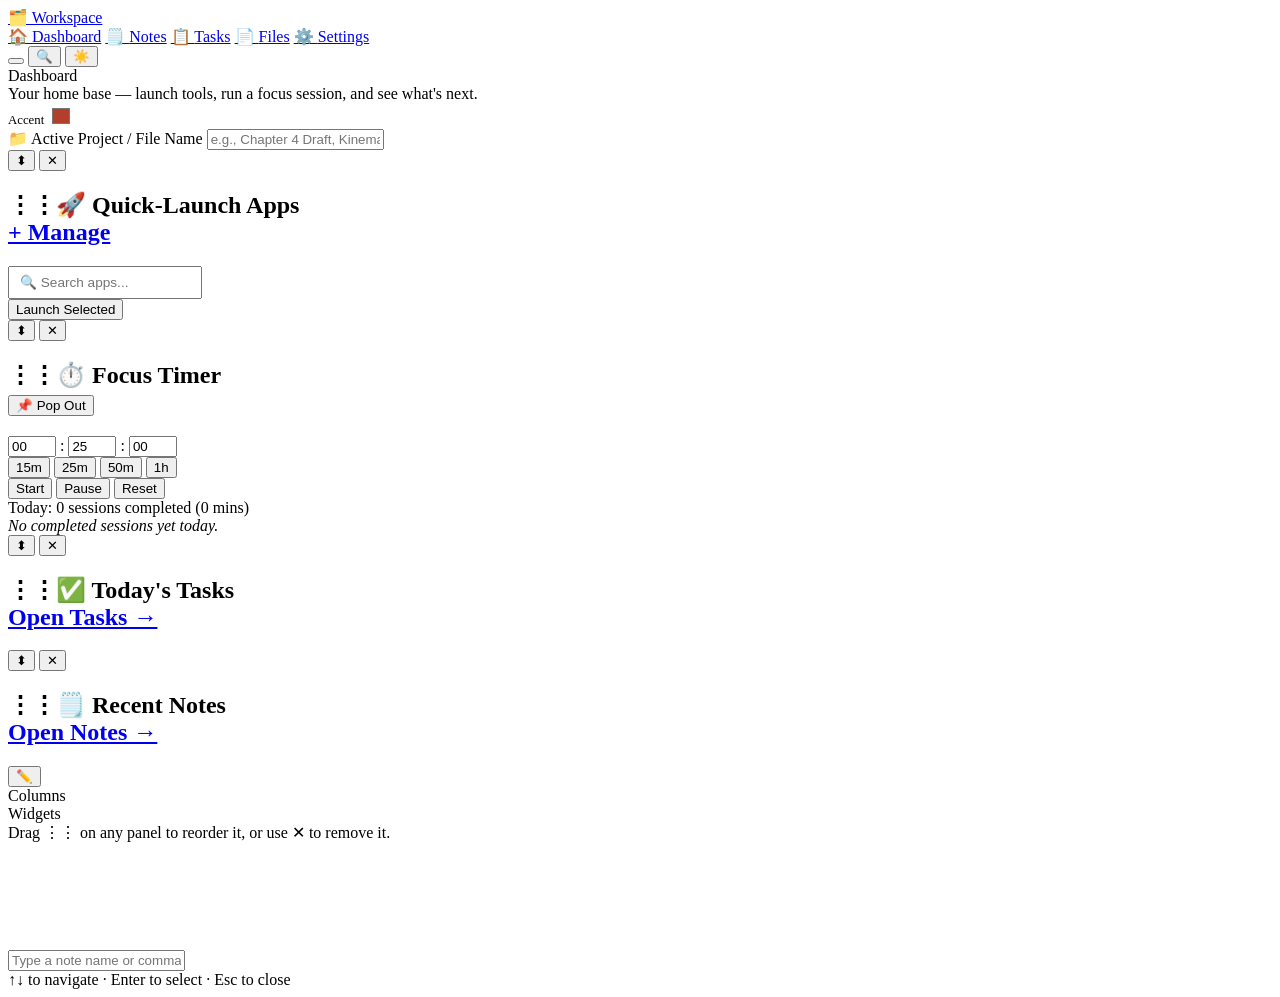
==== index.html @ 9c955eda "Add files via upload" ====
<!DOCTYPE html>
<html lang="en">
<head>
  <meta charset="UTF-8">
  <meta name="viewport" content="width=device-width, initial-scale=1.0">
  <title>Dashboard — Workspace</title>
  <link rel="stylesheet" href="css/styles.css">
</head>
<body>

  <nav class="topnav">
    <div class="topnav-inner">
      <a href="index.html" class="topnav-brand">🗂️ Workspace</a>
      <div class="topnav-links">
        <a href="index.html" class="topnav-link" data-nav="dashboard">🏠 <span class="label">Dashboard</span></a>
        <a href="notes.html" class="topnav-link" data-nav="notes">🗒️ <span class="label">Notes</span></a>
        <a href="tasks.html" class="topnav-link" data-nav="tasks">📋 <span class="label">Tasks</span></a>
        <a href="preview.html" class="topnav-link" data-nav="preview">📄 <span class="label">Files</span></a>
        <a href="settings.html" class="topnav-link" data-nav="settings">⚙️ <span class="label">Settings</span></a>
      </div>
      <div class="topnav-actions">
        <button class="topnav-timer-badge" id="timerBadge"></button>
        <button class="topnav-icon-btn" onclick="openCommandPalette()" title="Command palette (Ctrl/Cmd+P)">🔍</button>
        <button class="topnav-icon-btn" id="themeBtn" onclick="toggleTheme()">☀️</button>
      </div>
    </div>
  </nav>

  <div class="page">
    <div class="page-header">
      <div>
        <div class="page-title">Dashboard</div>
        <div class="page-subtitle">Your home base — launch tools, run a focus session, and see what's next.</div>
      </div>
      <div class="page-header-actions">
        <div class="accent-picker-wrapper flex-row">
          <span class="text-muted" style="font-size:0.8rem;">Accent</span>
          <input type="color" id="accentPicker" style="width:26px;height:26px;border:none;background:transparent;cursor:pointer;" value="#B13F2B" onchange="updateAccentColor(this.value)">
        </div>
      </div>
    </div>

    <div class="card" style="gap: 8px;">
      <label for="activeFile" class="section-label">📁 Active Project / File Name</label>
      <input type="text" id="activeFile" class="text-input" placeholder="e.g., Chapter 4 Draft, Kinematics Problem Set, or main.py...">
    </div>

    <div id="mainGrid" class="widget-grid">
      <!-- Quick-Launch Apps -->
      <div class="card" data-widget-id="launcher" ondragover="onWidgetDragOver(event)" ondrop="onWidgetDrop(event,'launcher')">
        <div class="widget-edit-overlay">
          <button class="btn-icon" onclick="toggleWidgetWide('launcher')" title="Toggle wide">⬍</button>
          <button class="btn-icon btn-icon-close" onclick="toggleWidgetHidden('launcher')" title="Remove">✕</button>
        </div>
        <h2>
          <span class="card-title"><span class="drag-handle" draggable="true" ondragstart="onWidgetDragStart(event,'launcher')">⋮⋮</span>🚀 Quick-Launch Apps</span>
          <div class="header-controls">
            <a class="btn-icon" href="settings.html#apps">+ Manage</a>
          </div>
        </h2>
        <input type="text" id="appSearchInput" class="text-input" placeholder="🔍 Search apps..." oninput="renderChecklist()" style="font-size: 0.85rem; padding: 7px 10px;">
        <div class="checklist" id="checklistContainer"></div>
        <button class="btn" onclick="launchSelected()">Launch Selected</button>
        <div class="header-controls" id="presetButtonsContainer" style="width:100%;"></div>
      </div>

      <!-- Focus Timer -->
      <div class="card" style="justify-content: space-between;" data-widget-id="timer" ondragover="onWidgetDragOver(event)" ondrop="onWidgetDrop(event,'timer')">
        <div class="widget-edit-overlay">
          <button class="btn-icon" onclick="toggleWidgetWide('timer')" title="Toggle wide">⬍</button>
          <button class="btn-icon btn-icon-close" onclick="toggleWidgetHidden('timer')" title="Remove">✕</button>
        </div>
        <h2>
          <span class="card-title"><span class="drag-handle" draggable="true" ondragstart="onWidgetDragStart(event,'timer')">⋮⋮</span>⏱️ Focus Timer</span>
          <div class="header-controls">
            <button class="btn-icon" onclick="popoutTimer()">📌 Pop Out</button>
          </div>
        </h2>

        <div class="timer-display">
          <input type="number" id="hrsSlot" class="time-slot" value="00" min="0" max="99" onchange="onTimerInputsChanged()">
          <span class="timer-colon">:</span>
          <input type="number" id="minsSlot" class="time-slot" value="25" min="0" max="59" onchange="onTimerInputsChanged()">
          <span class="timer-colon">:</span>
          <input type="number" id="secsSlot" class="time-slot" value="00" min="0" max="59" onchange="onTimerInputsChanged()">
        </div>

        <div class="preset-group">
          <button class="btn-preset" onclick="timerSetSeconds(15*60)">15m</button>
          <button class="btn-preset" onclick="timerSetSeconds(25*60)">25m</button>
          <button class="btn-preset" onclick="timerSetSeconds(50*60)">50m</button>
          <button class="btn-preset" onclick="timerSetSeconds(60*60)">1h</button>
        </div>

        <div class="timer-controls">
          <button class="btn" id="startBtn" onclick="timerStart()">Start</button>
          <button class="btn btn-light" onclick="timerPause()">Pause</button>
          <button class="btn btn-ghost" style="flex: 0.8;" onclick="timerReset()">Reset</button>
        </div>

        <div class="stats-badge" id="statsDisplay">Today: 0 sessions completed (0 mins)</div>
        <div class="history-log" id="sessionHistoryLog"><div><em>No completed sessions yet today.</em></div></div>
      </div>

      <!-- Today's Tasks -->
      <div class="card" data-widget-id="todaytasks" ondragover="onWidgetDragOver(event)" ondrop="onWidgetDrop(event,'todaytasks')">
        <div class="widget-edit-overlay">
          <button class="btn-icon" onclick="toggleWidgetWide('todaytasks')" title="Toggle wide">⬍</button>
          <button class="btn-icon btn-icon-close" onclick="toggleWidgetHidden('todaytasks')" title="Remove">✕</button>
        </div>
        <h2>
          <span class="card-title"><span class="drag-handle" draggable="true" ondragstart="onWidgetDragStart(event,'todaytasks')">⋮⋮</span>✅ Today's Tasks</span>
          <div class="header-controls">
            <a class="btn-icon" href="tasks.html">Open Tasks →</a>
          </div>
        </h2>
        <div class="mini-list" id="todayTasksList"></div>
      </div>

      <!-- Recent Notes -->
      <div class="card" data-widget-id="recentnotes" ondragover="onWidgetDragOver(event)" ondrop="onWidgetDrop(event,'recentnotes')">
        <div class="widget-edit-overlay">
          <button class="btn-icon" onclick="toggleWidgetWide('recentnotes')" title="Toggle wide">⬍</button>
          <button class="btn-icon btn-icon-close" onclick="toggleWidgetHidden('recentnotes')" title="Remove">✕</button>
        </div>
        <h2>
          <span class="card-title"><span class="drag-handle" draggable="true" ondragstart="onWidgetDragStart(event,'recentnotes')">⋮⋮</span>🗒️ Recent Notes</span>
          <div class="header-controls">
            <a class="btn-icon" href="notes.html">Open Notes →</a>
          </div>
        </h2>
        <div class="mini-list" id="recentNotesList"></div>
        <div class="stat-row" id="dashboardStatTiles"></div>
      </div>
    </div>
  </div>

  <!-- Edit Layout FAB -->
  <button class="dash-edit-fab" id="dashEditFab" onclick="toggleDashEditMode()" title="Edit dashboard layout">✏️</button>
  <div class="dash-edit-panel" id="dashEditPanel">
    <div>
      <label class="section-label">Columns</label>
      <div class="dash-col-btns" id="dashColButtons"></div>
    </div>
    <div>
      <label class="section-label">Widgets</label>
      <div class="settings-list" id="dashWidgetToggleList"></div>
    </div>
    <span class="field-hint">Drag ⋮⋮ on any panel to reorder it, or use ✕ to remove it.</span>
  </div>

  <!-- Command Palette -->
  <div class="modal-overlay" id="paletteModal" style="align-items: flex-start; padding-top: 12vh;">
    <div class="modal-card palette-modal-card">
      <input type="text" id="paletteInput" class="palette-input" placeholder="Type a note name or command..." oninput="filterPalette()">
      <div class="palette-list" id="paletteList"></div>
      <div class="palette-hint">↑↓ to navigate · Enter to select · Esc to close</div>
    </div>
  </div>

  <canvas id="timerCanvas" width="800" height="400" style="display:none;"></canvas>
  <video id="timerVideo" autoplay muted style="display:none;"></video>

  <script src="js/common.js"></script>
  <script src="js/dashboard.js"></script>
</body>
</html>
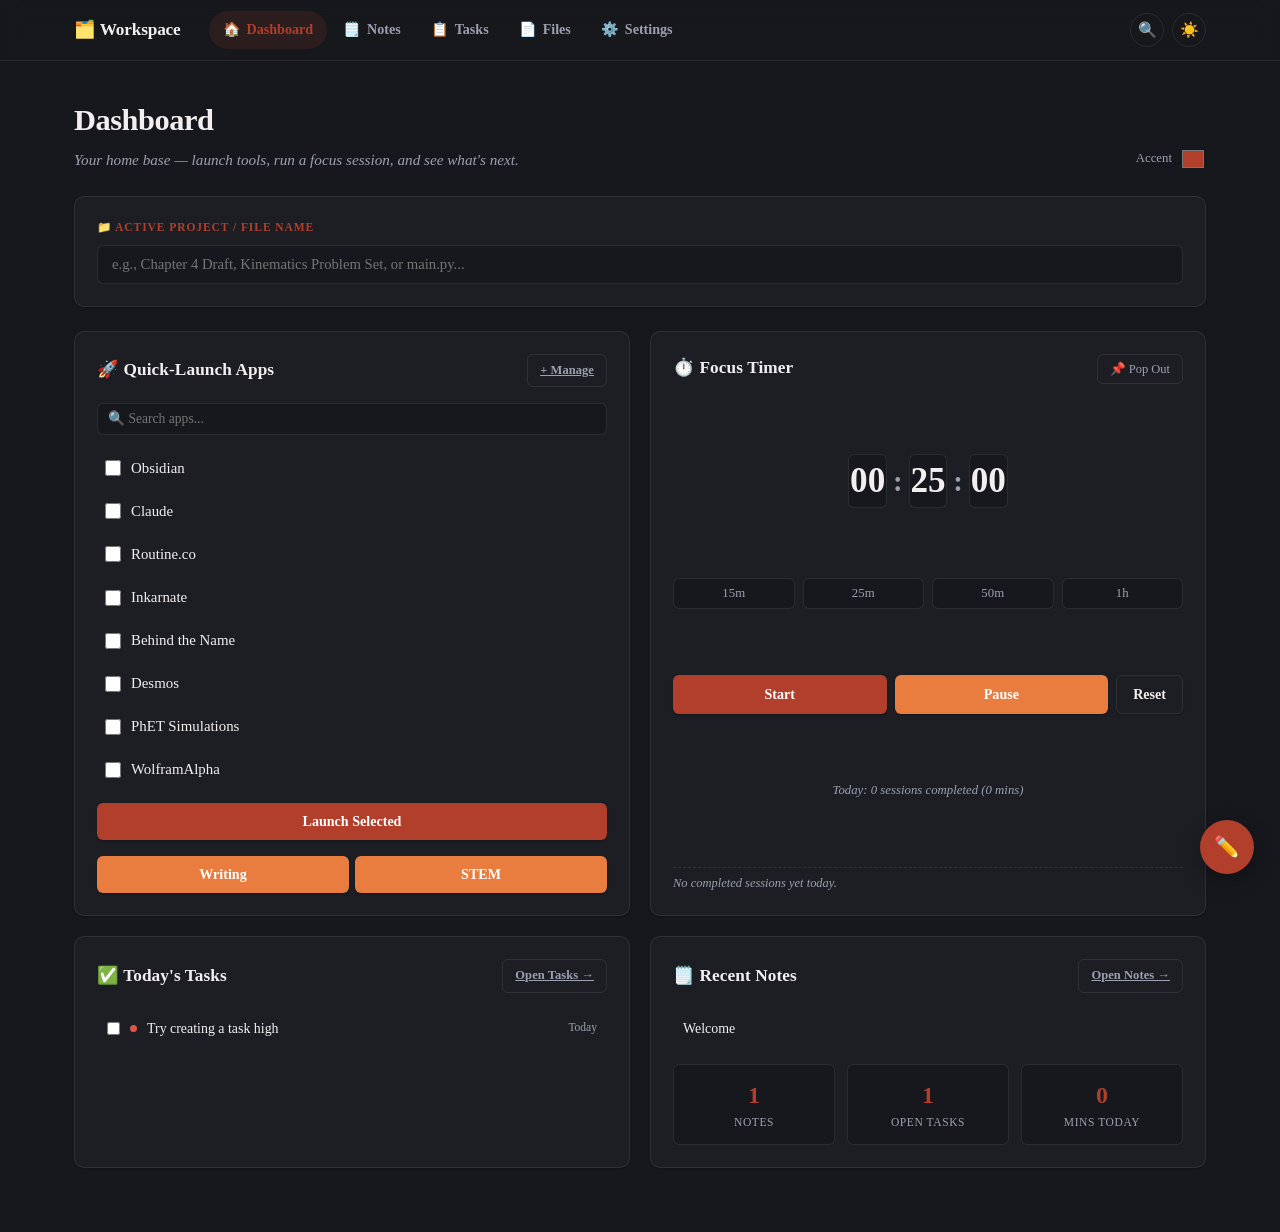
==== commit caa95a03: "Update comment" ====
--- a/index.html
+++ b/index.html
@@ -102,7 +102,7 @@
         <div class="history-log" id="sessionHistoryLog"><div><em>No completed sessions yet today.</em></div></div>
       </div>
 
-      <!-- Today's Tasks -->
+      <!-- Tasks for Today -->
       <div class="card" data-widget-id="todaytasks" ondragover="onWidgetDragOver(event)" ondrop="onWidgetDrop(event,'todaytasks')">
         <div class="widget-edit-overlay">
           <button class="btn-icon" onclick="toggleWidgetWide('todaytasks')" title="Toggle wide">⬍</button>
--- a/css/styles.css
+++ b/css/styles.css
@@ -0,0 +1,894 @@
+/* ==========================================================================
+   Workspace — shared design system
+   Used by every page: index.html, notes.html, tasks.html, settings.html, preview.html
+   ========================================================================== */
+
+:root {
+  --background-primary: #17181d;
+  --background-secondary: #1c1e24;
+  --text-normal: #F3EFF0;
+  --text-muted: #9BA1B0;
+
+  --bg: var(--background-primary);
+  --card-bg: var(--background-secondary);
+  --card-border: rgba(243, 239, 240, 0.09);
+  --text: var(--text-normal);
+  --text-muted-var: var(--text-muted);
+
+  --accent: #B13F2B;
+  --accent-light: #C86644;
+  --accent-wash: rgba(177, 63, 43, 0.14);
+  --input-bg: var(--background-primary);
+
+  --shadow-sm: 0 1px 2px rgba(0, 0, 0, 0.25);
+  --shadow-md: 0 6px 20px rgba(0, 0, 0, 0.28);
+  --radius: 10px;
+  --radius-sm: 6px;
+
+  --priority-high: #e0554a;
+  --priority-medium: #d6a53f;
+  --priority-low: #4c8fd6;
+}
+
+[data-theme="light"] {
+  --background-primary: #FDFAF2;
+  --background-secondary: #F8F3E6;
+  --text-normal: #2B2A27;
+  --text-muted: #6B6D73;
+
+  --bg: var(--background-primary);
+  --card-bg: var(--background-secondary);
+  --card-border: rgba(43, 42, 39, 0.11);
+  --text: var(--text-normal);
+  --text-muted-var: var(--text-muted);
+  --input-bg: #FFFFFF;
+  --accent-wash: rgba(177, 63, 43, 0.09);
+
+  --shadow-sm: 0 1px 2px rgba(43, 42, 39, 0.06);
+  --shadow-md: 0 10px 28px rgba(43, 42, 39, 0.10);
+}
+
+* {
+  box-sizing: border-box;
+  margin: 0;
+  padding: 0;
+  font-family: var(--custom-font, 'Charter', 'Bitstream Charter', 'Sitka Text', 'Cambria', Georgia, serif);
+}
+
+*:not(.no-transition) {
+  transition: background-color 0.2s ease, color 0.2s ease, border-color 0.2s ease, opacity 0.2s ease, box-shadow 0.2s ease, transform 0.15s ease;
+}
+
+html { scroll-behavior: smooth; }
+
+body {
+  background-color: var(--bg);
+  color: var(--text);
+  min-height: 100vh;
+  line-height: 1.55;
+  padding-bottom: 64px;
+  animation: page-fade-in 0.25s ease;
+}
+
+@keyframes page-fade-in {
+  from { opacity: 0; transform: translateY(4px); }
+  to { opacity: 1; transform: translateY(0); }
+}
+
+a { color: inherit; }
+
+::-webkit-scrollbar { width: 10px; height: 10px; }
+::-webkit-scrollbar-track { background: transparent; }
+::-webkit-scrollbar-thumb { background: var(--card-border); border-radius: 8px; }
+::-webkit-scrollbar-thumb:hover { background: var(--text-muted-var); }
+
+/* ==========================================================================
+   Top navigation — sticky, shared across every page
+   ========================================================================== */
+
+.topnav {
+  position: sticky;
+  top: 0;
+  z-index: 500;
+  background: color-mix(in srgb, var(--bg) 88%, transparent);
+  backdrop-filter: blur(10px);
+  -webkit-backdrop-filter: blur(10px);
+  border-bottom: 1px solid var(--card-border);
+}
+
+.topnav-inner {
+  max-width: 1180px;
+  margin: 0 auto;
+  padding: 0 24px;
+  height: 60px;
+  display: flex;
+  align-items: center;
+  gap: 28px;
+}
+
+.topnav-brand {
+  font-weight: 700;
+  font-size: 1.08rem;
+  letter-spacing: -0.01em;
+  text-decoration: none;
+  color: var(--text);
+  display: flex;
+  align-items: center;
+  gap: 8px;
+  flex-shrink: 0;
+}
+
+.topnav-links {
+  display: flex;
+  align-items: center;
+  gap: 2px;
+  flex: 1;
+}
+
+.topnav-link {
+  display: flex;
+  align-items: center;
+  gap: 6px;
+  text-decoration: none;
+  color: var(--text-muted-var);
+  font-size: 0.88rem;
+  font-weight: 600;
+  padding: 8px 14px;
+  border-radius: 20px;
+}
+
+.topnav-link:hover { color: var(--text); background: var(--card-bg); }
+
+.topnav-link.active {
+  color: var(--accent);
+  background: var(--accent-wash);
+}
+
+.topnav-actions {
+  display: flex;
+  align-items: center;
+  gap: 8px;
+  flex-shrink: 0;
+}
+
+.topnav-icon-btn {
+  background: transparent;
+  border: 1px solid var(--card-border);
+  color: var(--text-muted-var);
+  width: 34px;
+  height: 34px;
+  border-radius: 50%;
+  cursor: pointer;
+  font-size: 0.95rem;
+  display: flex;
+  align-items: center;
+  justify-content: center;
+}
+
+.topnav-icon-btn:hover { border-color: var(--accent); color: var(--accent); }
+
+.topnav-timer-badge {
+  display: none;
+  align-items: center;
+  gap: 6px;
+  background: var(--accent-wash);
+  color: var(--accent);
+  border: 1px solid transparent;
+  padding: 0 14px;
+  height: 34px;
+  border-radius: 20px;
+  font-weight: 700;
+  font-size: 0.85rem;
+  font-variant-numeric: tabular-nums;
+  cursor: pointer;
+}
+
+@media (max-width: 860px) {
+  .topnav-inner { gap: 12px; padding: 0 14px; }
+  .topnav-link span.label { display: none; }
+  .topnav-link { padding: 8px 10px; }
+}
+
+/* ==========================================================================
+   Page shell
+   ========================================================================== */
+
+.page {
+  max-width: 1180px;
+  margin: 0 auto;
+  padding: 36px 24px 0;
+  display: flex;
+  flex-direction: column;
+  gap: 24px;
+}
+
+.page-header {
+  display: flex;
+  align-items: flex-end;
+  justify-content: space-between;
+  gap: 16px;
+  flex-wrap: wrap;
+}
+
+.page-title {
+  font-size: 1.9rem;
+  font-weight: 700;
+  letter-spacing: -0.015em;
+}
+
+.page-subtitle {
+  color: var(--text-muted-var);
+  font-size: 0.95rem;
+  font-style: italic;
+  margin-top: 4px;
+}
+
+.page-header-actions { display: flex; align-items: center; gap: 10px; flex-wrap: wrap; }
+
+/* ==========================================================================
+   Cards, grid, generic components (buttons/inputs/etc.)
+   ========================================================================== */
+
+.widget-grid {
+  display: grid;
+  grid-template-columns: repeat(auto-fit, minmax(320px, 1fr));
+  gap: 20px;
+}
+
+.card-wide { grid-column: span 2; }
+@media (max-width: 760px) { .card-wide { grid-column: span 1; } }
+
+/* ---- Dashboard edit mode: column count, per-widget remove, drag reorder ---- */
+#mainGrid { position: relative; }
+#mainGrid .card { position: relative; }
+.widget-edit-overlay { display: none; position: absolute; top: 10px; right: 10px; gap: 4px; z-index: 5; }
+.dashboard-editing .widget-edit-overlay { display: flex; }
+.dashboard-editing .card { outline: 1.5px dashed var(--card-border); outline-offset: 4px; }
+#mainGrid .drag-handle { display: none; }
+.dashboard-editing .drag-handle { display: inline; }
+
+.dash-edit-fab {
+  position: fixed;
+  bottom: 26px;
+  right: 26px;
+  width: 54px;
+  height: 54px;
+  border-radius: 50%;
+  background: var(--accent);
+  color: #fff;
+  border: none;
+  font-size: 1.3rem;
+  cursor: pointer;
+  box-shadow: var(--shadow-md);
+  z-index: 900;
+  display: flex;
+  align-items: center;
+  justify-content: center;
+}
+.dash-edit-fab:hover { filter: brightness(1.08); }
+.dash-edit-fab.active { background: var(--priority-high); }
+
+.dash-edit-panel {
+  display: none;
+  position: fixed;
+  bottom: 92px;
+  right: 26px;
+  width: 280px;
+  background: var(--card-bg);
+  border: 1px solid var(--card-border);
+  border-radius: var(--radius);
+  box-shadow: var(--shadow-md);
+  padding: 18px;
+  z-index: 900;
+  flex-direction: column;
+  gap: 14px;
+}
+.dash-edit-panel.open { display: flex; }
+.dash-col-btns { display: flex; gap: 6px; }
+.dash-col-btn { flex: 1; padding: 8px 0; border-radius: var(--radius-sm); border: 1px solid var(--card-border); background: var(--input-bg); color: var(--text-muted-var); cursor: pointer; font-weight: 700; }
+.dash-col-btn.active { border-color: var(--accent); color: var(--accent); background: var(--accent-wash); }
+
+.card {
+  background: var(--card-bg);
+  border: 1px solid var(--card-border);
+  border-radius: var(--radius);
+  padding: 22px;
+  display: flex;
+  flex-direction: column;
+  gap: 16px;
+  box-shadow: var(--shadow-sm);
+}
+
+.card h2 {
+  font-size: 1.08rem;
+  font-weight: 700;
+  display: flex;
+  align-items: center;
+  justify-content: space-between;
+  gap: 10px;
+  letter-spacing: 0.005em;
+}
+
+.card h2 .card-title { display: flex; align-items: center; gap: 8px; }
+
+.section-label {
+  font-size: 0.72rem;
+  font-weight: 700;
+  text-transform: uppercase;
+  letter-spacing: 0.08em;
+  color: var(--accent);
+}
+
+.header-controls { display: flex; gap: 6px; align-items: center; flex-wrap: wrap; }
+
+.btn {
+  background: var(--accent);
+  color: #ffffff;
+  border: none;
+  padding: 10px 16px;
+  border-radius: var(--radius-sm);
+  font-weight: 700;
+  cursor: pointer;
+  width: 100%;
+  font-size: 0.88rem;
+  box-shadow: var(--shadow-sm);
+}
+
+.btn:hover { filter: brightness(1.08); box-shadow: var(--shadow-md); }
+.btn:active { transform: translateY(1px); }
+.btn-light { background: var(--accent-light); color: #fff; }
+.btn-ghost { background: transparent; border: 1px solid var(--card-border); color: var(--text); }
+.btn-ghost:hover { border-color: var(--accent); color: var(--accent); }
+.btn-auto { width: auto; padding: 10px 18px; white-space: nowrap; }
+.btn-danger { background: var(--priority-high); color: #fff; }
+
+.btn-icon {
+  background: transparent;
+  color: var(--text-muted-var);
+  border: 1px solid var(--card-border);
+  padding: 6px 12px;
+  border-radius: var(--radius-sm);
+  font-size: 0.78rem;
+  cursor: pointer;
+  display: inline-flex;
+  align-items: center;
+  gap: 4px;
+}
+
+.btn-icon:hover { border-color: var(--accent); color: var(--accent); }
+.btn-icon.active { border-color: var(--accent); color: var(--accent); background: var(--accent-wash); }
+.btn-icon-close { color: var(--text-muted-var); border-color: transparent; }
+.btn-icon-close:hover { background: var(--accent); color: #fff; border-color: var(--accent); }
+
+.drag-handle { cursor: grab; color: var(--text-muted-var); font-size: 0.85rem; }
+.drag-handle:active { cursor: grabbing; }
+
+.text-input, .select-input, textarea.text-input {
+  width: 100%;
+  background: var(--input-bg);
+  border: 1px solid var(--card-border);
+  color: var(--text);
+  padding: 10px 14px;
+  border-radius: var(--radius-sm);
+  outline: none;
+  font-size: 0.92rem;
+}
+
+.text-input:focus, .select-input:focus { border-color: var(--accent); box-shadow: 0 0 0 3px var(--accent-wash); }
+
+.textarea-mono {
+  width: 100%;
+  background: var(--input-bg);
+  border: 1px solid var(--card-border);
+  color: var(--text);
+  padding: 12px;
+  border-radius: var(--radius-sm);
+  outline: none;
+  resize: vertical;
+  font-size: 0.88rem;
+  font-family: 'SFMono-Regular', Consolas, 'Liberation Mono', Menlo, monospace;
+}
+.textarea-mono:focus { border-color: var(--accent); }
+
+.checklist {
+  display: flex;
+  flex-direction: column;
+  gap: 8px;
+  min-height: 260px;
+  max-height: 380px;
+  overflow-y: auto;
+  padding-right: 4px;
+}
+
+.check-item {
+  display: flex;
+  align-items: center;
+  gap: 10px;
+  font-size: 0.93rem;
+  cursor: pointer;
+  padding: 6px 8px;
+  border-radius: var(--radius-sm);
+}
+.check-item:hover { background: var(--input-bg); }
+.check-item input { accent-color: var(--accent); width: 16px; height: 16px; cursor: pointer; }
+
+.empty-state {
+  text-align: center;
+  color: var(--text-muted-var);
+  font-size: 0.88rem;
+  padding: 28px 12px;
+  border: 1px dashed var(--card-border);
+  border-radius: var(--radius-sm);
+}
+.empty-state .empty-icon { font-size: 1.6rem; display: block; margin-bottom: 8px; }
+
+/* ==========================================================================
+   Modals (command palette, graph)
+   ========================================================================== */
+
+.modal-overlay {
+  display: none;
+  position: fixed;
+  inset: 0;
+  background: rgba(0, 0, 0, 0.6);
+  z-index: 10000;
+  justify-content: center;
+  align-items: center;
+  backdrop-filter: blur(5px);
+  -webkit-backdrop-filter: blur(5px);
+}
+
+.modal-card {
+  background: var(--card-bg);
+  border: 1px solid var(--card-border);
+  border-radius: 14px;
+  width: 90%;
+  max-width: 620px;
+  max-height: 85vh;
+  display: flex;
+  flex-direction: column;
+  gap: 16px;
+  padding: 24px;
+  overflow-y: auto;
+  box-shadow: var(--shadow-md);
+}
+
+.modal-card h2 { font-size: 1.2rem; display: flex; justify-content: space-between; align-items: center; }
+.modal-card-wide { max-width: 960px !important; }
+
+.settings-list { display: flex; flex-direction: column; gap: 8px; max-height: 220px; overflow-y: auto; }
+.app-grid-list {
+  display: grid;
+  grid-template-columns: repeat(auto-fill, minmax(230px, 1fr));
+  gap: 8px;
+  max-height: 460px;
+  overflow-y: auto;
+}
+.settings-item {
+  display: flex;
+  justify-content: space-between;
+  align-items: center;
+  background: var(--input-bg);
+  padding: 9px 12px;
+  border-radius: var(--radius-sm);
+  border: 1px solid var(--card-border);
+  font-size: 0.86rem;
+  gap: 10px;
+}
+.settings-item span.item-label { overflow: hidden; text-overflow: ellipsis; white-space: nowrap; }
+
+.sync-status {
+  font-size: 0.82rem;
+  padding: 12px 14px;
+  border-radius: var(--radius-sm);
+  background: var(--input-bg);
+  border: 1px solid var(--card-border);
+  color: var(--text-muted-var);
+  line-height: 1.5;
+}
+
+/* Command palette */
+.palette-modal-card { max-width: 560px; width: 90%; padding: 0; overflow: hidden; }
+.palette-input {
+  width: 100%;
+  border: none;
+  border-bottom: 1px solid var(--card-border);
+  background: transparent;
+  color: var(--text);
+  padding: 18px 22px;
+  font-size: 1.05rem;
+  outline: none;
+}
+.palette-list { max-height: 360px; overflow-y: auto; padding: 8px; }
+.palette-item { padding: 11px 16px; border-radius: 8px; font-size: 0.9rem; cursor: pointer; }
+.palette-item:hover, .palette-active { background: var(--accent); color: #fff; }
+.palette-hint { padding: 8px 22px 14px; font-size: 0.72rem; color: var(--text-muted-var); border-top: 1px solid var(--card-border); }
+
+/* ==========================================================================
+   Timer
+   ========================================================================== */
+
+.timer-display { display: flex; align-items: center; justify-content: center; gap: 6px; margin: 4px 0; }
+.time-slot {
+  width: 2.2ch;
+  background: var(--input-bg);
+  border: 1px solid var(--card-border);
+  color: var(--text);
+  font-size: 2.2rem;
+  font-weight: 700;
+  text-align: center;
+  border-radius: var(--radius-sm);
+  outline: none;
+  padding: 6px 0;
+}
+.time-slot:focus { border-color: var(--accent); }
+.time-slot::-webkit-inner-spin-button, .time-slot::-webkit-outer-spin-button { -webkit-appearance: none; margin: 0; }
+.time-slot { -moz-appearance: textfield; }
+.timer-colon { font-size: 1.8rem; font-weight: 700; color: var(--text-muted-var); }
+.preset-group { display: flex; gap: 8px; }
+.btn-preset {
+  background: var(--input-bg);
+  border: 1px solid var(--card-border);
+  color: var(--text-muted-var);
+  padding: 7px;
+  border-radius: var(--radius-sm);
+  font-size: 0.8rem;
+  cursor: pointer;
+  flex: 1;
+}
+.btn-preset:hover { border-color: var(--accent); color: var(--accent); }
+.timer-controls { display: flex; gap: 8px; }
+.stats-badge { font-size: 0.8rem; color: var(--text-muted-var); text-align: center; font-style: italic; }
+.history-log {
+  font-size: 0.78rem;
+  color: var(--text-muted-var);
+  max-height: 60px;
+  overflow-y: auto;
+  border-top: 1px dashed var(--card-border);
+  padding-top: 6px;
+  display: flex;
+  flex-direction: column;
+  gap: 4px;
+}
+
+/* ==========================================================================
+   Dashboard mini-widgets (today's tasks / recent notes)
+   ========================================================================== */
+
+.mini-list { display: flex; flex-direction: column; gap: 4px; }
+.mini-list-item {
+  display: flex;
+  align-items: center;
+  gap: 10px;
+  padding: 9px 10px;
+  border-radius: var(--radius-sm);
+  font-size: 0.87rem;
+  cursor: pointer;
+}
+.mini-list-item:hover { background: var(--input-bg); }
+.mini-list-item .mini-title { flex: 1; overflow: hidden; text-overflow: ellipsis; white-space: nowrap; }
+.mini-list-item .mini-meta { font-size: 0.72rem; color: var(--text-muted-var); flex-shrink: 0; }
+.mini-list-item.done .mini-title { text-decoration: line-through; opacity: 0.55; }
+.priority-dot { width: 7px; height: 7px; border-radius: 50%; flex-shrink: 0; }
+.priority-dot.high { background: var(--priority-high); }
+.priority-dot.medium { background: var(--priority-medium); }
+.priority-dot.low { background: var(--priority-low); }
+
+.stat-row { display: flex; gap: 12px; }
+.stat-tile { flex: 1; background: var(--input-bg); border: 1px solid var(--card-border); border-radius: var(--radius-sm); padding: 12px; text-align: center; }
+.stat-tile .stat-num { font-size: 1.5rem; font-weight: 700; color: var(--accent); }
+.stat-tile .stat-label { font-size: 0.72rem; color: var(--text-muted-var); text-transform: uppercase; letter-spacing: 0.05em; }
+
+/* ==========================================================================
+   Notes page
+   ========================================================================== */
+
+.notes-shell { display: flex; gap: 20px; align-items: flex-start; }
+.notes-sidebar {
+  width: 270px;
+  flex-shrink: 0;
+  display: flex;
+  flex-direction: column;
+  gap: 14px;
+  background: var(--card-bg);
+  border: 1px solid var(--card-border);
+  border-radius: var(--radius);
+  padding: 16px;
+  box-shadow: var(--shadow-sm);
+  position: sticky;
+  top: 76px;
+  max-height: calc(100vh - 96px);
+  overflow-y: auto;
+}
+.notes-main {
+  flex: 1;
+  min-width: 0;
+  background: var(--card-bg);
+  border: 1px solid var(--card-border);
+  border-radius: var(--radius);
+  padding: 26px 32px;
+  box-shadow: var(--shadow-sm);
+  display: flex;
+  flex-direction: column;
+  gap: 18px;
+}
+
+/* Live Preview: an editable, per-line rendered view — the active line shows
+   raw markdown text, every other line shows its rendered formatting. */
+.lp-container {
+  outline: none;
+  min-height: 420px;
+  font-size: 1.05rem;
+  line-height: 1.65;
+  color: var(--text);
+  cursor: text;
+}
+.lp-line {
+  padding: 1px 4px;
+  border-radius: 4px;
+  min-height: 1.65em;
+  white-space: pre-wrap;
+  word-break: break-word;
+}
+.lp-line-active {
+  background: var(--accent-wash);
+  font-family: 'SFMono-Regular', Consolas, 'Liberation Mono', Menlo, monospace;
+  font-size: 0.92rem;
+  outline: none;
+  cursor: text;
+}
+.lp-line h1, .lp-line h2, .lp-line h3 { display: inline; font-size: 1em; }
+.lp-h1 { font-size: 1.6em; font-weight: 700; display: block; }
+.lp-h2 { font-size: 1.35em; font-weight: 700; display: block; }
+.lp-h3 { font-size: 1.15em; font-weight: 700; display: block; }
+.lp-quote { border-left: 3px solid var(--accent); padding-left: 12px; color: var(--text-muted-var); display: block; }
+.lp-hr { border: none; border-top: 1px solid var(--card-border); margin: 6px 0; }
+.lp-list-item { display: block; padding-left: 1.4em; position: relative; }
+.lp-list-item::before { content: '•'; position: absolute; left: 0.3em; color: var(--text-muted-var); }
+.lp-code-line { font-family: 'SFMono-Regular', Consolas, Menlo, monospace; background: var(--input-bg); display: block; font-size: 0.9em; }
+.lp-line code { background: var(--input-bg); padding: 1px 5px; border-radius: 4px; font-size: 0.9em; }
+.lp-checkbox { margin-right: 6px; accent-color: var(--accent); cursor: pointer; }
+.lp-checkbox-line.lp-done { text-decoration: line-through; opacity: 0.6; }
+
+@media (max-width: 860px) {
+  .notes-shell { flex-direction: column; }
+  .notes-sidebar { width: 100%; position: static; max-height: none; }
+}
+
+.tag-chips { display: flex; flex-wrap: wrap; gap: 6px; }
+.tag-chip {
+  font-size: 0.73rem;
+  padding: 3px 10px;
+  border-radius: 20px;
+  border: 1px solid var(--card-border);
+  color: var(--text-muted-var);
+  cursor: pointer;
+  background: var(--input-bg);
+}
+.tag-chip:hover { border-color: var(--accent); color: var(--accent); }
+.tag-chip-active { background: var(--accent); color: #fff; border-color: var(--accent); }
+
+.note-switcher-list { display: flex; flex-direction: column; gap: 2px; max-height: 260px; overflow-y: auto; }
+.note-switch-item {
+  display: flex;
+  justify-content: space-between;
+  align-items: center;
+  padding: 7px 9px;
+  border-radius: var(--radius-sm);
+  font-size: 0.85rem;
+  cursor: pointer;
+  gap: 6px;
+}
+.note-switch-item span.note-switch-title { overflow: hidden; text-overflow: ellipsis; white-space: nowrap; }
+.note-switch-item:hover { background: var(--input-bg); }
+.note-switch-active { color: var(--accent); font-weight: 700; background: var(--accent-wash); }
+.note-switch-empty { padding: 8px; font-size: 0.82rem; color: var(--text-muted-var); }
+
+.notes-toolbar { display: flex; align-items: center; justify-content: space-between; gap: 10px; flex-wrap: wrap; border-bottom: 1px solid var(--card-border); padding-bottom: 14px; }
+.notes-mode-tabs { display: flex; gap: 4px; background: var(--input-bg); border: 1px solid var(--card-border); border-radius: 20px; padding: 3px; }
+.notes-mode-tab {
+  border: none;
+  background: transparent;
+  color: var(--text-muted-var);
+  padding: 6px 14px;
+  border-radius: 20px;
+  font-size: 0.8rem;
+  font-weight: 700;
+  cursor: pointer;
+}
+.notes-mode-tab.active { background: var(--accent); color: #fff; }
+.notes-title-input {
+  font-size: 1.5rem;
+  font-weight: 700;
+  border: none;
+  background: transparent;
+  color: var(--text);
+  outline: none;
+  width: 100%;
+}
+
+.note-editor-textarea { min-height: 420px; font-size: 0.92rem; line-height: 1.6; }
+.wikilink-suggest-box {
+  position: absolute;
+  background: var(--card-bg);
+  border: 1px solid var(--accent);
+  border-radius: var(--radius-sm);
+  z-index: 50;
+  max-width: 280px;
+  box-shadow: var(--shadow-md);
+}
+.wikilink-suggest-item { padding: 7px 12px; font-size: 0.83rem; cursor: pointer; }
+.wikilink-suggest-item:hover { background: var(--accent); color: #fff; }
+
+.wikilink { color: var(--accent); text-decoration: none; border-bottom: 1px dashed var(--accent); cursor: pointer; }
+.wikilink-new { color: var(--text-muted-var); border-bottom-style: dotted; }
+
+.linked-references { border-top: 1px dashed var(--card-border); padding-top: 14px; }
+.backlinks-list { font-size: 0.85rem; color: var(--text-muted-var); display: flex; flex-direction: column; gap: 4px; }
+.backlink-item { cursor: pointer; padding: 3px 0; }
+.backlink-item:hover { color: var(--accent); }
+
+.exam-style {
+  color: var(--text);
+  line-height: 1.65;
+  font-size: 1.05rem;
+  max-width: 780px;
+}
+.exam-style h1, .exam-style h2, .exam-style h3 { margin: 0.6em 0 0.35em; letter-spacing: -0.01em; }
+.exam-style h1:first-child, .exam-style h2:first-child { margin-top: 0; }
+.exam-style p, .exam-style ul, .exam-style ol { margin-bottom: 0.6em; }
+.exam-style code { background: var(--input-bg); padding: 2px 6px; border-radius: 4px; font-size: 0.88em; }
+.exam-style pre { background: var(--input-bg); padding: 14px; border-radius: var(--radius-sm); overflow-x: auto; margin-bottom: 0.8em; }
+.exam-style blockquote { border-left: 3px solid var(--accent); padding-left: 14px; color: var(--text-muted-var); margin-bottom: 0.6em; }
+.exam-marks { float: right; font-weight: bold; margin-left: 12px; color: var(--accent); }
+.exam-style img { max-width: 100%; border-radius: var(--radius-sm); }
+
+/* ==========================================================================
+   Tasks page
+   ========================================================================== */
+
+.tabs-bar { display: flex; gap: 4px; background: var(--input-bg); border: 1px solid var(--card-border); border-radius: 20px; padding: 3px; width: fit-content; }
+.tab-btn { border: none; background: transparent; color: var(--text-muted-var); padding: 8px 18px; border-radius: 20px; font-size: 0.85rem; font-weight: 700; cursor: pointer; }
+.tab-btn.active { background: var(--accent); color: #fff; }
+
+.task-toolbar { display: flex; gap: 10px; flex-wrap: wrap; align-items: center; }
+.task-toolbar .text-input, .task-toolbar .select-input { width: auto; min-width: 160px; }
+
+.task-list-table { width: 100%; border-collapse: collapse; }
+.task-list-table th {
+  text-align: left;
+  font-size: 0.7rem;
+  text-transform: uppercase;
+  letter-spacing: 0.06em;
+  color: var(--text-muted-var);
+  padding: 10px 12px;
+  border-bottom: 1px solid var(--card-border);
+  cursor: pointer;
+  user-select: none;
+}
+.task-list-table th:hover { color: var(--accent); }
+.task-list-table td { padding: 11px 12px; border-bottom: 1px solid var(--card-border); font-size: 0.88rem; vertical-align: middle; }
+.task-list-table tr:last-child td { border-bottom: none; }
+.task-list-table tr.task-row-done td { opacity: 0.55; }
+.task-list-table tr.task-row-done .task-row-text { text-decoration: line-through; }
+.task-row-text { cursor: default; }
+.task-row-note { color: var(--text-muted-var); cursor: pointer; font-size: 0.82rem; }
+.task-row-note:hover { color: var(--accent); }
+.task-row-standalone { color: var(--text-muted-var); font-size: 0.78rem; font-style: italic; }
+.task-expand-btn { background: transparent; border: none; color: var(--text-muted-var); cursor: pointer; font-size: 0.8rem; padding: 2px 4px; }
+.task-expand-btn:hover { color: var(--accent); }
+.subtask-row td { background: var(--input-bg); padding: 6px 12px 6px 40px; font-size: 0.82rem; border-bottom: 1px solid var(--card-border); }
+.subtask-row:last-child td { border-bottom: 1px solid var(--card-border); }
+.subtask-item { display: flex; align-items: center; gap: 8px; padding: 2px 0; }
+.subtask-item input { accent-color: var(--accent); }
+.subtask-item.done span { text-decoration: line-through; opacity: 0.55; }
+.subtask-add-row { display: flex; gap: 6px; margin-top: 6px; }
+.subtask-add-row input { flex: 1; }
+.subtask-progress { font-size: 0.7rem; color: var(--text-muted-var); background: var(--input-bg); border-radius: 10px; padding: 1px 8px; }
+
+.priority-pill { display: inline-flex; align-items: center; gap: 5px; font-size: 0.76rem; padding: 2px 9px; border-radius: 12px; background: var(--input-bg); border: 1px solid var(--card-border); }
+.priority-pill.high { color: var(--priority-high); border-color: var(--priority-high); }
+.priority-pill.medium { color: var(--priority-medium); border-color: var(--priority-medium); }
+.priority-pill.low { color: var(--priority-low); border-color: var(--priority-low); }
+
+.schedule-pill { display: inline-flex; align-items: center; gap: 4px; font-size: 0.76rem; color: var(--text-muted-var); }
+.schedule-pill.overdue { color: var(--priority-high); font-weight: 700; }
+.schedule-radio-group { display: flex; gap: 10px; flex-wrap: wrap; }
+.schedule-radio-group label { display: flex; align-items: center; gap: 5px; font-size: 0.85rem; cursor: pointer; }
+
+.kanban-board { display: grid; grid-template-columns: repeat(3, 1fr); gap: 16px; }
+@media (max-width: 760px) { .kanban-board { grid-template-columns: 1fr; } }
+.kanban-column h3 { font-size: 0.78rem; text-transform: uppercase; letter-spacing: 0.06em; color: var(--text-muted-var); margin-bottom: 10px; display: flex; justify-content: space-between; }
+.kanban-column h3 .kanban-count { background: var(--input-bg); border-radius: 10px; padding: 1px 8px; font-weight: 700; }
+.kanban-list { display: flex; flex-direction: column; gap: 8px; min-height: 140px; background: var(--input-bg); border: 1px dashed var(--card-border); border-radius: var(--radius-sm); padding: 10px; }
+.kanban-list.drag-over { border-color: var(--accent); background: var(--accent-wash); }
+.kanban-card {
+  background: var(--card-bg);
+  border: 1px solid var(--card-border);
+  border-left: 3px solid var(--accent);
+  border-radius: var(--radius-sm);
+  padding: 10px 12px;
+  font-size: 0.85rem;
+  cursor: grab;
+  display: flex;
+  flex-direction: column;
+  gap: 6px;
+  box-shadow: var(--shadow-sm);
+}
+.kanban-card:active { cursor: grabbing; }
+.kanban-card.task-pr-high { border-left-color: var(--priority-high); }
+.kanban-card.task-pr-medium { border-left-color: var(--priority-medium); }
+.kanban-card.task-pr-low { border-left-color: var(--priority-low); }
+.kanban-card-text { display: flex; align-items: flex-start; gap: 8px; }
+.kanban-card-text input { margin-top: 3px; accent-color: var(--accent); }
+.kanban-card-meta { display: flex; gap: 8px; font-size: 0.72rem; color: var(--text-muted-var); flex-wrap: wrap; }
+.kanban-card-source { font-size: 0.72rem; color: var(--text-muted-var); cursor: pointer; }
+.kanban-card-source:hover { color: var(--accent); }
+
+.calendar-controls { display: flex; align-items: center; gap: 8px; margin-bottom: 12px; flex-wrap: wrap; }
+.calendar-label { font-weight: 700; font-size: 0.98rem; min-width: 150px; text-align: center; }
+.calendar-mode-active { border-color: var(--accent); color: var(--accent); background: var(--accent-wash); }
+.calendar-grid { display: grid; grid-template-columns: repeat(7, 1fr); gap: 5px; }
+.calendar-dow { font-size: 0.72rem; text-align: center; color: var(--text-muted-var); padding-bottom: 4px; font-weight: 700; }
+.calendar-cell { min-height: 92px; border: 1px solid var(--card-border); border-radius: var(--radius-sm); padding: 5px; font-size: 0.72rem; background: var(--input-bg); overflow: hidden; }
+.calendar-cell-empty { background: transparent; border: none; }
+.calendar-today { border-color: var(--accent); box-shadow: inset 0 0 0 1px var(--accent); }
+.calendar-date { font-weight: 700; margin-bottom: 3px; }
+.calendar-task { background: var(--card-bg); border-radius: 3px; padding: 1px 5px; margin-bottom: 2px; cursor: pointer; white-space: nowrap; overflow: hidden; text-overflow: ellipsis; }
+.calendar-task:hover { color: var(--accent); }
+.calendar-task-done { text-decoration: line-through; opacity: 0.6; }
+.calendar-more { color: var(--text-muted-var); }
+.calendar-session { color: var(--accent); margin-top: 2px; }
+.calendar-week-list { display: flex; flex-direction: column; gap: 8px; }
+.calendar-week-day { border: 1px solid var(--card-border); border-radius: var(--radius-sm); padding: 10px 14px; font-size: 0.85rem; }
+.calendar-week-date { font-weight: 700; margin-bottom: 5px; }
+
+/* ==========================================================================
+   Graph view
+   ========================================================================== */
+
+.graph-node { cursor: pointer; }
+.graph-node:hover circle { stroke-width: 3; }
+
+/* ==========================================================================
+   File preview page
+   ========================================================================== */
+
+.drop-zone { border: 1.5px dashed var(--card-border); border-radius: var(--radius); padding: 40px 24px; text-align: center; background: var(--input-bg); cursor: pointer; }
+.drop-zone:hover { border-color: var(--accent); background: var(--accent-wash); }
+.drop-zone p { font-size: 0.92rem; color: var(--text-muted-var); }
+.drop-zone .drop-icon { font-size: 2rem; display: block; margin-bottom: 10px; }
+
+.viewer-area {
+  display: none;
+  margin-top: 8px;
+  max-height: 70vh;
+  overflow-y: auto;
+  border-radius: var(--radius);
+  border: 1px solid var(--card-border);
+  background: var(--input-bg);
+  color: var(--text);
+  padding: 32px 44px;
+  box-sizing: border-box;
+}
+.viewer-area:fullscreen { max-height: 100vh !important; width: 100vw !important; height: 100vh !important; border-radius: 0 !important; border: none !important; padding: 60px 10% !important; background: var(--bg) !important; overflow-y: auto !important; }
+.viewer-area img { max-width: 100%; height: auto; display: block; margin: 0 auto; }
+.viewer-area iframe { width: 100%; height: 80vh; border: none; }
+
+/* ==========================================================================
+   Settings page
+   ========================================================================== */
+
+.settings-grid { display: grid; grid-template-columns: repeat(auto-fit, minmax(360px, 1fr)); gap: 20px; }
+.settings-section { display: flex; flex-direction: column; gap: 8px; }
+.settings-section + .settings-section { margin-top: 4px; }
+.field-hint { font-size: 0.76rem; color: var(--text-muted-var); }
+
+/* ==========================================================================
+   Misc utility
+   ========================================================================== */
+
+.flex-row { display: flex; gap: 8px; align-items: center; }
+.flex-1 { flex: 1; }
+.text-muted { color: var(--text-muted-var); }
+.mt-8 { margin-top: 8px; }
